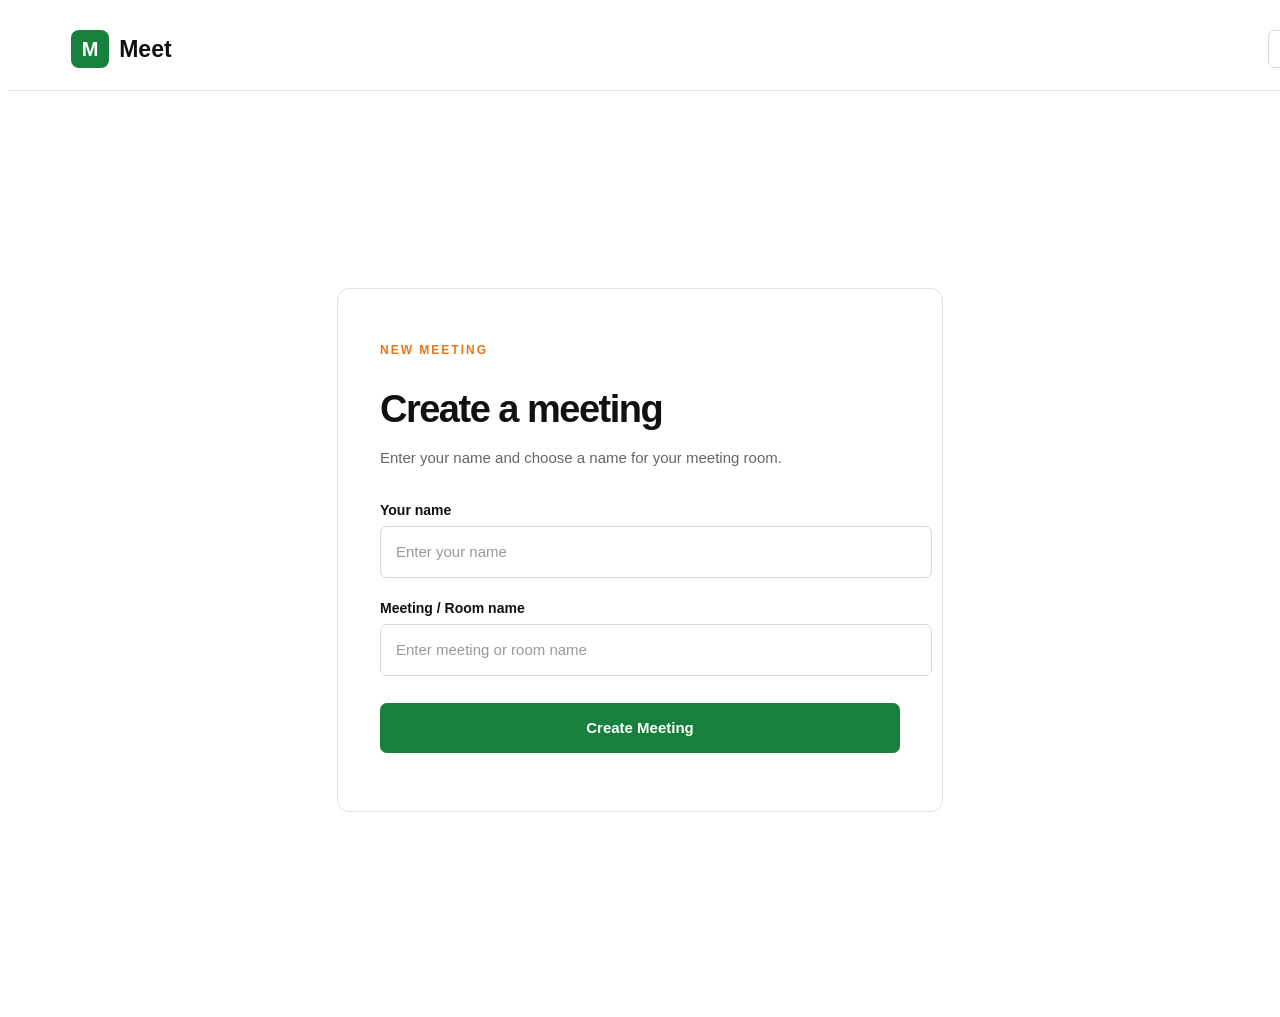
==== create.html @ b7eb1945 "Initial MeetUp frontend" ====
<!DOCTYPE html>

<html lang="en">

<head>


<meta charset="UTF-8">

<meta
    name="viewport"
    content="width=device-width, initial-scale=1.0"
>

<title>Create Meeting - MeetUp</title>

<link rel="stylesheet" href="create.css">


</head>

<body>

<!-- =========================
     HEADER
========================== -->

<header class="create-header">


    <!-- Logo -->

    <a href="home.html" class="logo">

        <span class="logo-mark">
            M
        </span>

        <span class="logo-text">
            Meet
        </span>

    </a>


    <!-- Back -->

    <a
        href="home.html"
        class="back-button"
    >
        Back
    </a>

</header>



<!-- =========================
     MAIN
========================== -->

<main class="create-main">

    <section class="create-card">


        <!-- Heading -->

        <div class="create-heading">

            <p class="page-label">
                NEW MEETING
            </p>

            <h1>
                Create a meeting
            </h1>

            <p>
                Enter your name and choose a name
                for your meeting room.
            </p>

        </div>



        <!-- =========================
             FORM
        ========================== -->

        <form id="createMeetingForm">


            <!-- Name -->

            <div class="form-group">

                <label for="userName">
                    Your name
                </label>

                <input
                    type="text"
                    id="userName"
                    name="userName"
                    placeholder="Enter your name"
                    autocomplete="name"
                    maxlength="50"
                    required
                >

            </div>



            <!-- Room Name -->

            <div class="form-group">

                <label for="roomName">
                    Meeting / Room name
                </label>

                <input
                    type="text"
                    id="roomName"
                    name="roomName"
                    placeholder="Enter meeting or room name"
                    maxlength="100"
                    required
                >

            </div>



            <!-- Create Button -->

            <button
                type="submit"
                class="create-button"
                id="createMeetingButton"
            >
                Create Meeting
            </button>

        </form>



        <!-- Status -->

        <p
            id="createStatus"
            class="create-status"
            aria-live="polite"
        ></p>


    </section>

</main>



<script src="create.js"></script>

</body>

</html>
---- create.css ----
css
/* =========================
   RESET
========================= */

* {
    box-sizing: border-box;
    margin: 0;
    padding: 0;
}


/* =========================
   BODY
========================= */

body {
    min-height: 100vh;

    font-family: Arial, Helvetica, sans-serif;

    background: #ffffff;
    color: #111111;
}


/* =========================
   HEADER
========================= */

.create-header {
    width: 100%;

    height: 82px;

    display: flex;
    align-items: center;
    justify-content: space-between;

    padding: 0 5%;

    border-bottom: 1px solid #e8e8e8;
}


/* =========================
   LOGO
========================= */

.logo {
    display: flex;
    align-items: center;

    gap: 10px;

    text-decoration: none;

    color: #111111;
}

.logo-mark {
    width: 38px;
    height: 38px;

    display: flex;
    align-items: center;
    justify-content: center;

    border-radius: 8px;

    background: #16803c;
    color: #ffffff;

    font-size: 20px;
    font-weight: 800;
}

.logo-text {
    font-size: 23px;
    font-weight: 800;
}


/* =========================
   BACK BUTTON
========================= */

.back-button {
    padding: 10px 16px;

    border: 1px solid #d9d9d9;
    border-radius: 7px;

    color: #111111;

    text-decoration: none;

    font-size: 14px;
    font-weight: 700;

    transition: 0.2s ease;
}

.back-button:hover {
    background: #f5f5f5;

    border-color: #111111;
}


/* =========================
   MAIN
========================= */

.create-main {
    min-height: calc(100vh - 82px);

    display: flex;
    align-items: center;
    justify-content: center;

    padding: 50px 20px;
}


/* =========================
   CREATE CARD
========================= */

.create-card {
    width: 100%;
    max-width: 520px;

    padding: 42px;

    border: 1px solid #e3e3e3;
    border-radius: 12px;

    background: #ffffff;
}


/* =========================
   HEADING
========================= */

.create-heading {
    margin-bottom: 32px;
}

.page-label {
    margin-bottom: 12px;

    color: #e87516;

    font-size: 12px;
    font-weight: 800;

    letter-spacing: 2px;
}

.create-heading h1 {
    margin-bottom: 12px;

    font-size: 38px;

    line-height: 1.1;

    letter-spacing: -1.5px;
}

.create-heading p:last-child {
    color: #666666;

    font-size: 15px;

    line-height: 1.6;
}


/* =========================
   FORM
========================= */

#createMeetingForm {
    display: flex;
    flex-direction: column;

    gap: 22px;
}


/* =========================
   FORM GROUP
========================= */

.form-group {
    display: flex;
    flex-direction: column;

    gap: 8px;
}

.form-group label {
    font-size: 14px;

    font-weight: 700;
}


/* =========================
   INPUT
========================= */

.form-group input {
    width: 100%;

    height: 50px;

    padding: 0 15px;

    border: 1px solid #d6d6d6;
    border-radius: 7px;

    outline: none;

    background: #ffffff;
    color: #111111;

    font-family: inherit;
    font-size: 15px;

    transition:
        border-color 0.2s ease,
        box-shadow 0.2s ease;
}

.form-group input::placeholder {
    color: #999999;
}

.form-group input:focus {
    border-color: #16803c;

    box-shadow:
        0 0 0 3px rgba(22, 128, 60, 0.08);
}


/* =========================
   CREATE BUTTON
========================= */

.create-button {
    width: 100%;

    height: 50px;

    margin-top: 5px;

    border: none;
    border-radius: 7px;

    background: #16803c;
    color: #ffffff;

    font-family: inherit;

    font-size: 15px;
    font-weight: 700;

    cursor: pointer;

    transition:
        background-color 0.2s ease,
        transform 0.2s ease;
}

.create-button:hover {
    background: #116b31;

    transform: translateY(-1px);
}

.create-button:active {
    transform: translateY(0);
}


/* =========================
   STATUS
========================= */

.create-status {
    margin-top: 16px;

    text-align: center;

    color: #666666;

    font-size: 14px;
}


/* =========================
   MOBILE
========================= */

@media (max-width: 600px) {

    .create-header {
        height: 72px;

        padding: 0 20px;
    }

    .create-main {
        min-height: calc(100vh - 72px);

        padding: 30px 18px;
    }

    .create-card {
        padding: 30px 22px;

        border: none;
    }

    .create-heading h1 {
        font-size: 32px;
    }

}
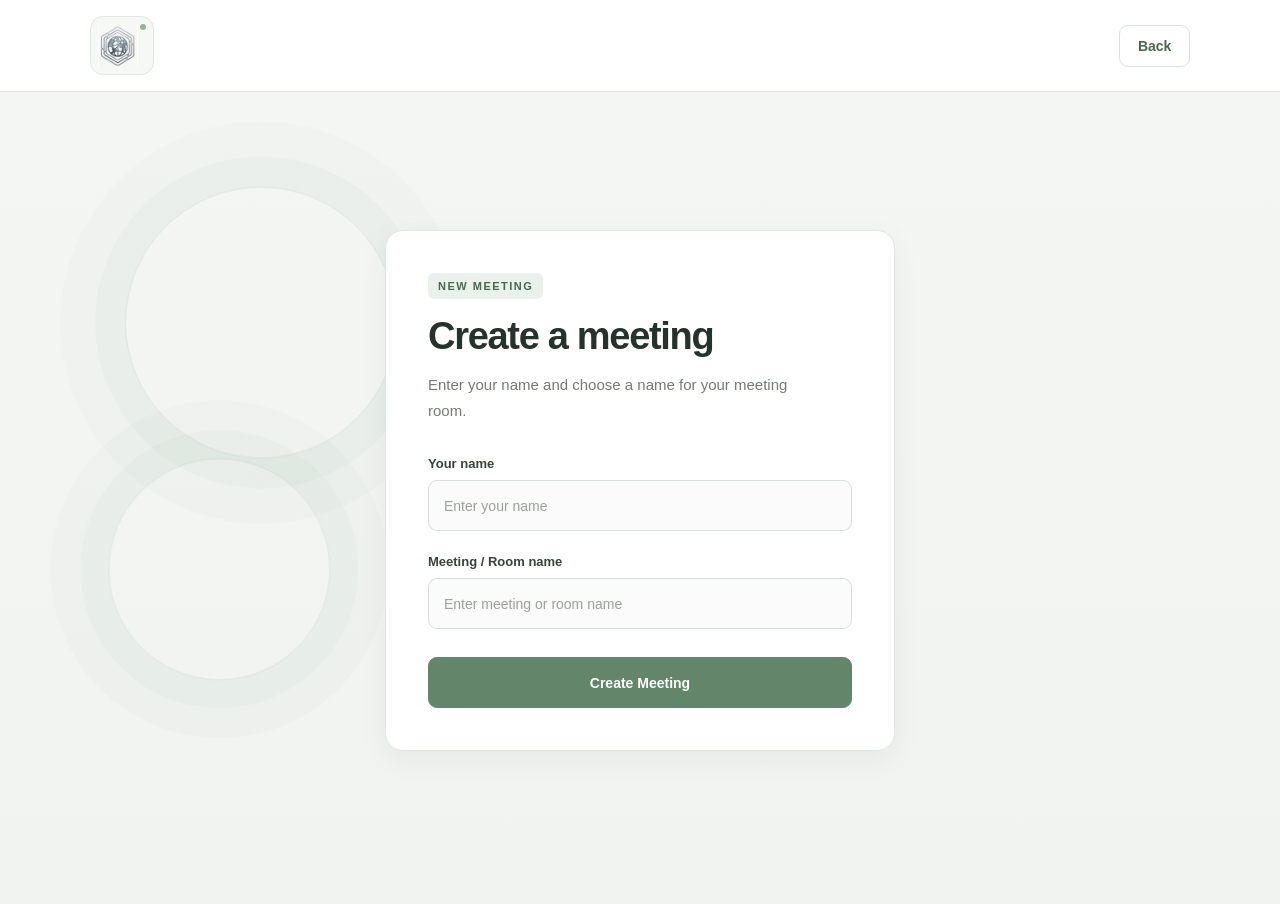
==== commit 3dbe29a8: "v2 new" ====
--- a/create.html
+++ b/create.html
@@ -13,6 +13,9 @@
 >
 
 <title>Create Meeting - MeetUp</title>
+    
+<link rel="icon" type="image/png" href="m4.png">
+
 
 <link rel="stylesheet" href="create.css">
 
@@ -30,23 +33,17 @@
 
     <!-- Logo -->
 
-    <a href="home.html" class="logo">
+    
+<a href="index.html" class="logo">
+    <img src="m4.png" alt="MeetUp Logo" class="logo-image">
+</a>
 
-        <span class="logo-mark">
-            M
-        </span>
-
-        <span class="logo-text">
-            Meet
-        </span>
-
-    </a>
 
 
     <!-- Back -->
 
     <a
-        href="home.html"
+        href="index.html"
         class="back-button"
     >
         Back
@@ -166,6 +163,7 @@
 
 
 <script src="create.js"></script>
+<script src="bubble-motion.js"></script>
 
 </body>
 
--- a/create.css
+++ b/create.css
@@ -1,7 +1,22 @@
-css
-/* =========================
-   RESET
-========================= */
+/* =========================
+   RESET & DESIGN TOKENS
+========================= */
+
+:root {
+    --green: #63866A;
+    --green-dark: #45694D;
+    --green-light: #EAF1EA;
+
+    --background: #F4F6F4;
+    --surface: #FFFFFF;
+
+    --text: #26332B;
+    --text-muted: #737B74;
+    --border: #E0E5E0;
+
+    --shadow:
+        0 8px 30px rgba(32, 48, 35, 0.055);
+}
 
 * {
     box-sizing: border-box;
@@ -9,18 +24,22 @@
     padding: 0;
 }
 
-
-/* =========================
-   BODY
-========================= */
+html {
+    scroll-behavior: smooth;
+}
 
 body {
     min-height: 100vh;
 
+    display: flex;
+    flex-direction: column;
+
     font-family: Arial, Helvetica, sans-serif;
 
-    background: #ffffff;
-    color: #111111;
+    background: var(--background);
+    color: var(--text);
+
+    -webkit-font-smoothing: antialiased;
 }
 
 
@@ -29,17 +48,21 @@
 ========================= */
 
 .create-header {
+    position: relative;
+    z-index: 2;
+
     width: 100%;
-
-    height: 82px;
+    min-height: 88px;
 
     display: flex;
     align-items: center;
     justify-content: space-between;
 
-    padding: 0 5%;
-
-    border-bottom: 1px solid #e8e8e8;
+    padding: 16px 7%;
+
+    background: #FFFFFF;
+
+    border-bottom: 1px solid var(--border);
 }
 
 
@@ -48,15 +71,47 @@
 ========================= */
 
 .logo {
-    display: flex;
+    position: relative;
+
+    display: inline-flex;
     align-items: center;
-
-    gap: 10px;
+    justify-content: center;
+
+    padding: 7px 15px 7px 7px;
+
+    border: 1px solid #E1E8E1;
+    border-radius: 13px;
+
+    background: #F5F8F5;
 
     text-decoration: none;
-
-    color: #111111;
-}
+    color: var(--text);
+
+    transition:
+        background-color 0.2s ease,
+        border-color 0.2s ease,
+        transform 0.2s ease;
+}
+
+.logo:hover {
+    background: #EDF3ED;
+    border-color: #CCDACC;
+
+    transform: translateY(-1px);
+}
+
+.logo-image {
+    display: block;
+
+    height: 43px;
+    width: auto;
+    max-width: 180px;
+
+    object-fit: contain;
+}
+
+
+/* Retain compatibility with the old text logo */
 
 .logo-mark {
     width: 38px;
@@ -66,10 +121,10 @@
     align-items: center;
     justify-content: center;
 
-    border-radius: 8px;
-
-    background: #16803c;
-    color: #ffffff;
+    border-radius: 9px;
+
+    background: var(--green);
+    color: #FFFFFF;
 
     font-size: 20px;
     font-weight: 800;
@@ -77,7 +132,26 @@
 
 .logo-text {
     font-size: 23px;
-    font-weight: 800;
+    font-weight: 750;
+}
+
+
+/* Small brand detail */
+
+.logo::after {
+    content: "";
+
+    position: absolute;
+
+    top: 7px;
+    right: 7px;
+
+    width: 6px;
+    height: 6px;
+
+    border-radius: 50%;
+
+    background: #8FB795;
 }
 
 
@@ -86,25 +160,41 @@
 ========================= */
 
 .back-button {
-    padding: 10px 16px;
-
-    border: 1px solid #d9d9d9;
-    border-radius: 7px;
-
-    color: #111111;
+    display: inline-flex;
+    align-items: center;
+    justify-content: center;
+
+    min-height: 42px;
+
+    padding: 10px 18px;
+
+    border: 1px solid #DCE3DC;
+    border-radius: 9px;
+
+    background: #FFFFFF;
+    color: var(--green-dark);
 
     text-decoration: none;
 
     font-size: 14px;
     font-weight: 700;
 
-    transition: 0.2s ease;
+    transition:
+        background-color 0.2s ease,
+        border-color 0.2s ease,
+        transform 0.2s ease;
 }
 
 .back-button:hover {
-    background: #f5f5f5;
-
-    border-color: #111111;
+    background: var(--green-light);
+    border-color: #C2D3C3;
+
+    transform: translateY(-1px);
+}
+
+.back-button:focus-visible {
+    outline: 3px solid rgba(99, 134, 106, 0.3);
+    outline-offset: 3px;
 }
 
 
@@ -113,14 +203,83 @@
 ========================= */
 
 .create-main {
-    min-height: calc(100vh - 82px);
+    flex: 1;
+
+    min-height: calc(100vh - 88px);
 
     display: flex;
     align-items: center;
     justify-content: center;
 
-    padding: 50px 20px;
-}
+    padding: 55px 22px 70px;
+
+    background:
+        linear-gradient(
+            180deg,
+            #F4F6F4 0%,
+            #F0F3F0 100%
+        );
+}
+
+/* =========================
+   MOVING DECORATIVE BUBBLES
+========================= */
+
+.create-main {
+    position: relative;
+    isolation: isolate;
+    overflow: hidden;
+}
+
+.create-main::before,
+.create-main::after {
+    content: "";
+    position: absolute;
+    z-index: -1;
+
+    top: 0;
+    left: 0;
+
+    border-radius: 50%;
+    pointer-events: none;
+
+    will-change: transform;
+}
+
+.create-main::before {
+    width: 270px;
+    height: 270px;
+
+    border: 1px solid rgba(99, 134, 106, 0.15);
+
+    box-shadow:
+        0 0 0 30px rgba(99, 134, 106, 0.035),
+        0 0 0 65px rgba(99, 134, 106, 0.025);
+
+    transform: translate3d(
+        var(--bubble-x, 15px),
+        var(--bubble-y, 15px),
+        0
+    );
+}
+
+.create-main::after {
+    width: 220px;
+    height: 220px;
+
+    border: 1px solid rgba(99, 134, 106, 0.13);
+
+    box-shadow:
+        0 0 0 28px rgba(99, 134, 106, 0.035),
+        0 0 0 58px rgba(99, 134, 106, 0.025);
+
+    transform: translate3d(
+        var(--bubble-x-after, 200px),
+        var(--bubble-y-after, 250px),
+        0
+    );
+}
+
 
 
 /* =========================
@@ -129,14 +288,18 @@
 
 .create-card {
     width: 100%;
-    max-width: 520px;
+    max-width: 510px;
 
     padding: 42px;
 
-    border: 1px solid #e3e3e3;
-    border-radius: 12px;
-
-    background: #ffffff;
+    background: var(--surface);
+
+    border: 1px solid #E1E6E1;
+    border-radius: 18px;
+
+    box-shadow: var(--shadow);
+
+    animation: cardEnter 0.45s ease both;
 }
 
 
@@ -149,32 +312,42 @@
 }
 
 .page-label {
-    margin-bottom: 12px;
-
-    color: #e87516;
-
-    font-size: 12px;
+    display: inline-block;
+
+    margin-bottom: 16px;
+
+    padding: 7px 10px;
+
+    border-radius: 6px;
+
+    background: var(--green-light);
+    color: var(--green-dark);
+
+    font-size: 11px;
     font-weight: 800;
 
-    letter-spacing: 2px;
+    letter-spacing: 1.5px;
 }
 
 .create-heading h1 {
-    margin-bottom: 12px;
-
-    font-size: 38px;
-
-    line-height: 1.1;
-
-    letter-spacing: -1.5px;
+    margin-bottom: 13px;
+
+    color: var(--text);
+
+    font-size: clamp(31px, 4vw, 38px);
+    font-weight: 750;
+
+    line-height: 1.15;
+    letter-spacing: -1.3px;
 }
 
 .create-heading p:last-child {
-    color: #666666;
+    max-width: 390px;
+
+    color: var(--text-muted);
 
     font-size: 15px;
-
-    line-height: 1.6;
+    line-height: 1.75;
 }
 
 
@@ -186,7 +359,7 @@
     display: flex;
     flex-direction: column;
 
-    gap: 22px;
+    gap: 23px;
 }
 
 
@@ -198,52 +371,59 @@
     display: flex;
     flex-direction: column;
 
-    gap: 8px;
+    gap: 9px;
 }
 
 .form-group label {
-    font-size: 14px;
-
+    color: #37443A;
+
+    font-size: 13px;
     font-weight: 700;
 }
 
 
 /* =========================
-   INPUT
+   INPUTS
 ========================= */
 
 .form-group input {
     width: 100%;
-
-    height: 50px;
+    height: 51px;
 
     padding: 0 15px;
 
-    border: 1px solid #d6d6d6;
-    border-radius: 7px;
+    border: 1px solid #D9E0D9;
+    border-radius: 9px;
 
     outline: none;
 
-    background: #ffffff;
-    color: #111111;
+    background: #FAFBFA;
+    color: var(--text);
 
     font-family: inherit;
-    font-size: 15px;
+    font-size: 14px;
 
     transition:
+        background-color 0.2s ease,
         border-color 0.2s ease,
         box-shadow 0.2s ease;
 }
 
 .form-group input::placeholder {
-    color: #999999;
+    color: #9AA29B;
+}
+
+.form-group input:hover {
+    border-color: #BCCDBD;
 }
 
 .form-group input:focus {
-    border-color: #16803c;
+    background: #FFFFFF;
+
+    border-color: var(--green);
 
     box-shadow:
-        0 0 0 3px rgba(22, 128, 60, 0.08);
+        0 0 0 3px rgba(99, 134, 106, 0.12);
 }
 
 
@@ -253,31 +433,32 @@
 
 .create-button {
     width: 100%;
-
-    height: 50px;
+    min-height: 51px;
 
     margin-top: 5px;
-
-    border: none;
-    border-radius: 7px;
-
-    background: #16803c;
-    color: #ffffff;
+    padding: 14px 20px;
+
+    border: 1px solid var(--green);
+    border-radius: 9px;
+
+    background: var(--green);
+    color: #FFFFFF;
 
     font-family: inherit;
-
-    font-size: 15px;
+    font-size: 14px;
     font-weight: 700;
 
     cursor: pointer;
 
     transition:
         background-color 0.2s ease,
+        border-color 0.2s ease,
         transform 0.2s ease;
 }
 
 .create-button:hover {
-    background: #116b31;
+    background: var(--green-dark);
+    border-color: var(--green-dark);
 
     transform: translateY(-1px);
 }
@@ -286,6 +467,11 @@
     transform: translateY(0);
 }
 
+.create-button:focus-visible {
+    outline: 3px solid rgba(99, 134, 106, 0.3);
+    outline-offset: 3px;
+}
+
 
 /* =========================
    STATUS
@@ -296,9 +482,69 @@
 
     text-align: center;
 
-    color: #666666;
-
-    font-size: 14px;
+    color: var(--text-muted);
+
+    font-size: 13px;
+    line-height: 1.7;
+
+    overflow-wrap: anywhere;
+}
+
+.create-status:empty {
+    display: none;
+}
+
+
+/* =========================
+   ENTRANCE ANIMATION
+========================= */
+
+@keyframes cardEnter {
+    from {
+        opacity: 0;
+        transform: translateY(10px);
+    }
+
+    to {
+        opacity: 1;
+        transform: translateY(0);
+    }
+}
+
+
+/* =========================
+   ACCESSIBILITY
+========================= */
+
+@media (prefers-reduced-motion: reduce) {
+    *,
+    *::before,
+    *::after {
+        scroll-behavior: auto !important;
+        animation-duration: 0.01ms !important;
+        animation-iteration-count: 1 !important;
+        transition-duration: 0.01ms !important;
+    }
+}
+
+
+/* =========================
+   TABLET
+========================= */
+
+@media (max-width: 768px) {
+
+    .create-header {
+        padding: 15px 5%;
+    }
+
+    .create-main {
+        padding: 45px 20px 55px;
+    }
+
+    .create-card {
+        padding: 36px;
+    }
 }
 
 
@@ -309,25 +555,86 @@
 @media (max-width: 600px) {
 
     .create-header {
-        height: 72px;
-
-        padding: 0 20px;
+        min-height: 76px;
+
+        padding: 13px 18px;
+    }
+
+    .logo {
+        padding: 6px 13px 6px 6px;
+
+        border-radius: 11px;
+    }
+
+    .logo-image {
+        height: 39px;
+        max-width: 150px;
+    }
+
+    .logo::after {
+        top: 6px;
+        right: 6px;
+    }
+
+    .back-button {
+        min-height: 39px;
+
+        padding: 9px 14px;
+
+        font-size: 13px;
     }
 
     .create-main {
-        min-height: calc(100vh - 72px);
-
-        padding: 30px 18px;
+        min-height: calc(100vh - 76px);
+
+        align-items: flex-start;
+
+        padding: 32px 16px 45px;
     }
 
     .create-card {
-        padding: 30px 22px;
-
-        border: none;
+        padding: 31px 23px;
+
+        border-radius: 15px;
+    }
+
+    .create-heading {
+        margin-bottom: 28px;
     }
 
     .create-heading h1 {
-        font-size: 32px;
-    }
-
-}
+        font-size: 31px;
+    }
+
+    .create-heading p:last-child {
+        font-size: 14px;
+    }
+
+    #createMeetingForm {
+        gap: 21px;
+    }
+
+    .form-group input {
+        height: 50px;
+    }
+}
+
+
+/* =========================
+   SMALL MOBILE
+========================= */
+
+@media (max-width: 360px) {
+
+    .create-card {
+        padding: 27px 18px;
+    }
+
+    .create-heading h1 {
+        font-size: 28px;
+    }
+
+    .logo-image {
+        max-width: 120px;
+    }
+}
